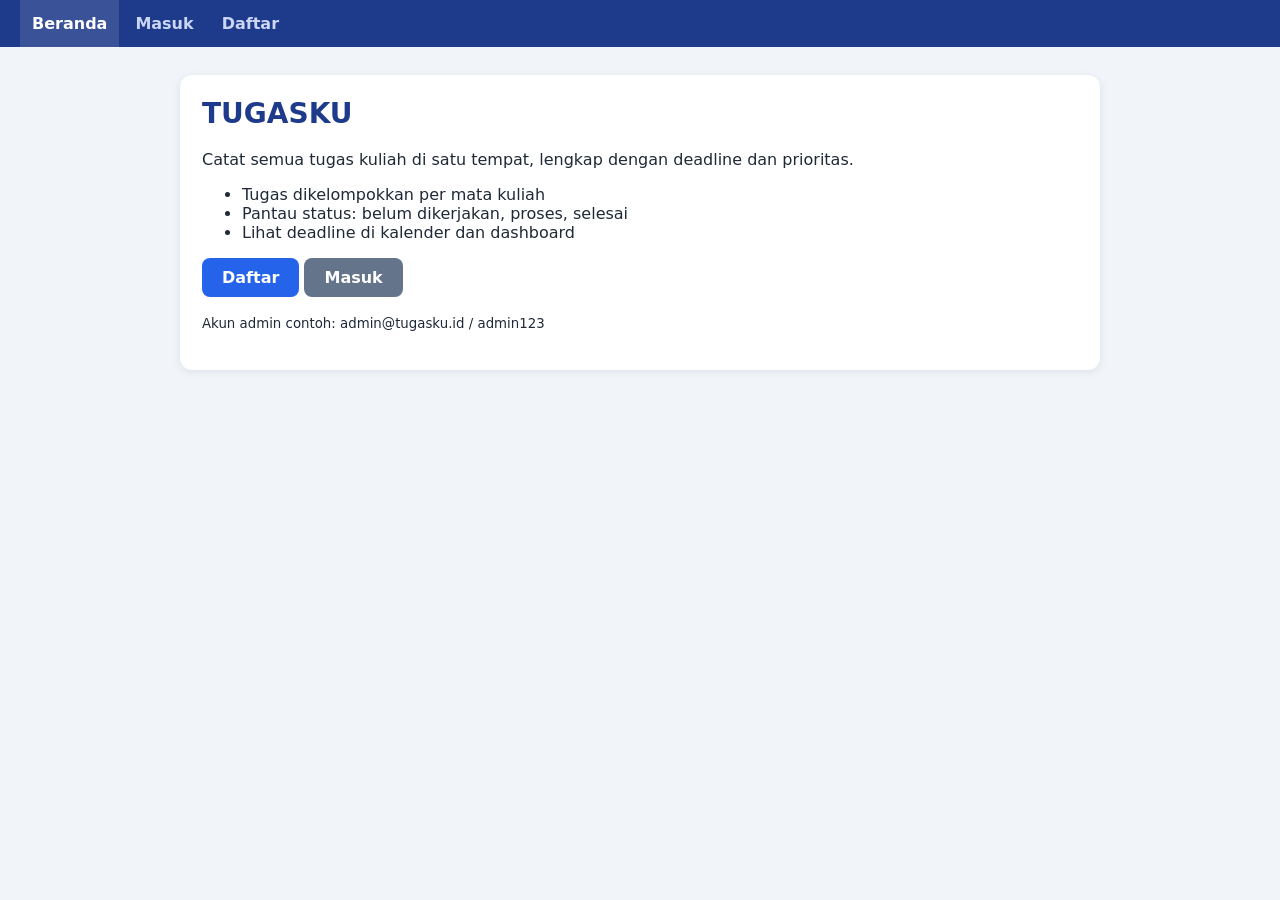
==== Project_TUGASKU/index.html @ 93c88ead "Add files via upload" ====
<!DOCTYPE html>
<html lang="id">
<head>
    <meta charset="UTF-8">
    <meta name="viewport" content="width=device-width, initial-scale=1">
    <title>Beranda - Tugasku</title>
    <link rel="stylesheet" href="style.css">
</head>
<body data-page="index" data-auth="none">
<nav></nav>
<main>
<div class="kartu">
    <h1>TUGASKU</h1>
    <p>Catat semua tugas kuliah di satu tempat, lengkap dengan deadline dan prioritas.</p>
    <ul>
        <li>Tugas dikelompokkan per mata kuliah</li>
        <li>Pantau status: belum dikerjakan, proses, selesai</li>
        <li>Lihat deadline di kalender dan dashboard</li>
    </ul>
    <p>
        <a class="btn" href="register.html">Daftar</a>
        <a class="btn abu" href="login.html">Masuk</a>
    </p>
    <p>
        <small>Akun admin contoh: admin@tugasku.id / admin123</small>
    </p>
</div>
</main>
<script src="app.js"></script>
</body>
</html>
---- Project_TUGASKU/style.css ----
*{box-sizing:border-box}
body{
    font-family:"Segoe UI",system-ui,sans-serif;
    background:#f1f4f9;
    color:#1f2937;
    margin:0
}
nav{
    background:#1e3a8a;
    padding:0 20px;
    display:flex;
    flex-wrap:wrap;
    gap:4px
}
nav a{
    color:#cbd5f5;
    text-decoration:none;
    padding:14px 12px;
    font-weight:600
}
nav a:hover,nav a.aktif{
    color:#fff;
    background:rgba(255,255,255,.12)
}
main{
    max-width:960px;
    margin:0 auto;
    padding:28px 20px
}
h1{
    margin:0 0 20px;
    font-size:28px;
    color:#1e3a8a
}
h2{
    margin:28px 0 12px;
    font-size:19px
}
.kartu,form{
    background:#fff;
    padding:22px;
    border-radius:12px;
    box-shadow:0 2px 8px rgba(0,0,0,.08)
}
form{
    display:grid;
    gap:14px;
    max-width:460px
}
form.dua{
    grid-template-columns:1fr 1fr;
    max-width:none
}
.penuh{
    grid-column:1/-1
}
label{
    display:block;
    margin-bottom:6px;
    font-size:14px;
    font-weight:600
}
input,select,textarea{
    width:100%;
    padding:10px 12px;
    border:1px solid #cbd5e1;
    border-radius:8px;
    font:inherit
}
input:focus,select:focus,textarea:focus{
    outline:none;
    border-color:#2563eb;
    box-shadow:0 0 0 3px rgba(37,99,235,.2)
}
button,.btn{
    background:#2563eb;
    color:#fff;
    border:none;
    padding:10px 20px;
    border-radius:8px;
    font:inherit;
    font-weight:600;
    cursor:pointer;
    text-decoration:none;
    display:inline-block
}
button:hover,.btn:hover{
    background:#1d4ed8
}
.abu{
    background:#64748b
}
td button,.bar+.scroll td button{
    padding:5px 10px;
    font-size:13px
}
td button[data-hapus]{
    background:#fff;
    color:#b42318;
    border:1px solid #fda29b
}
.bar{
    display:flex;
    gap:10px;
    flex-wrap:wrap;
    margin-bottom:12px
}
.bar input,.bar select{
    width:auto;
    flex:1;
    min-width:140px
}
.scroll{
    overflow-x:auto;
    border-radius:12px;
    box-shadow:0 2px 8px rgba(0,0,0,.08)
}
table{
    width:100%;
    border-collapse:collapse;
    background:#fff
}
th,td{
    padding:11px 13px;
    text-align:left;
    border-bottom:1px solid #e5e7eb;
    vertical-align:top
}
thead{
    background:#1e3a8a;
    color:#fff
}
tbody tr:hover{
    background:#f8fafc
}
td select{
    padding:6px 8px
}
.tinggi{
    color:#b42318;
    background:#fee4e2;
    font-weight:700
}
.sedang{
    color:#b54708;
    background:#fef0c7;
    font-weight:700
}
.rendah{
    color:#067647;
    background:#d1fadf;
    font-weight:700
}
.telat{
    background:#fff1f0
}
.selesai{
    text-decoration:line-through;
    opacity:.6
}
.banner {
    background: #fef0c7;
    color: #b54708;
    border: 1px solid #fedf89;
    padding: 12px 16px;
    border-radius: 8px;
    margin-bottom: 16px;
    font-weight: 600;
}
.stats{
    display:grid;
    grid-template-columns:repeat(3,1fr);
    gap:14px
}
.stat{
    background:#fff;
    border-radius:12px;
    padding:18px;
    box-shadow:0 2px 8px rgba(0,0,0,.08)
}
.stat b{
    display:block;
    font-size:32px;
    color:#1e3a8a
}
.kal td{
    width:14.28%;
    height:92px;
    font-size:12px;
    border:1px solid #e5e7eb
}
.kal th{
    text-align:center
}
.tgs{
    display:block;
    border-radius:4px;
    padding:2px 5px;
    margin-top:3px;
    font-weight:600
}
.judulbln{
    display:flex;
    align-items:center;
    gap:14px;
    margin-bottom:12px
}
.judulbln h2{
    margin:0;
    min-width:160px;
    text-align:center
}
@media(max-width:600px){
    form.dua{
        grid-template-columns:1fr
    }
    .stats{
        grid-template-columns:1fr
    }
}
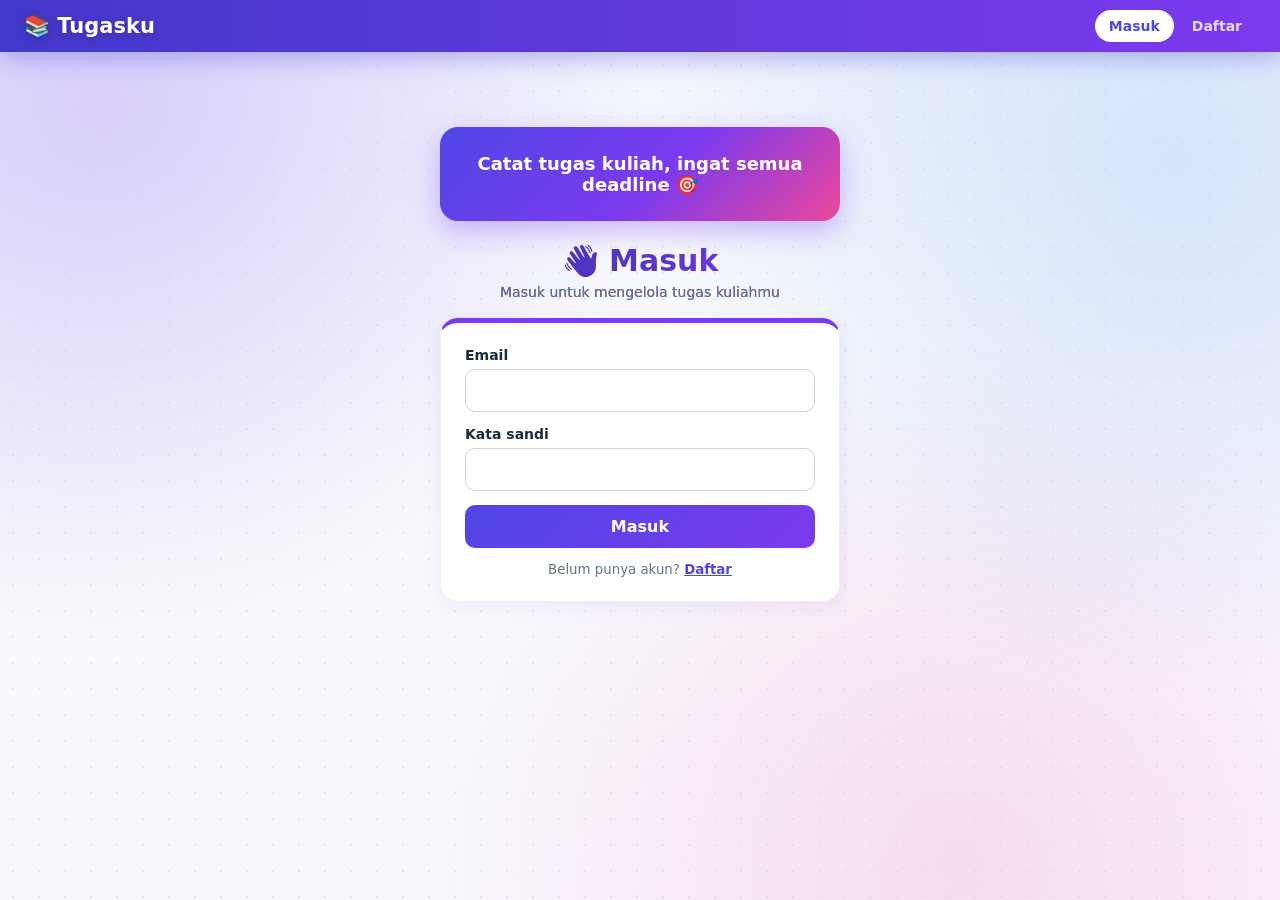
==== commit 9d4f020d: "Add files via upload" ====
--- a/Project_TUGASKU/index.html
+++ b/Project_TUGASKU/index.html
@@ -3,29 +3,12 @@
 <head>
     <meta charset="UTF-8">
     <meta name="viewport" content="width=device-width, initial-scale=1">
-    <title>Beranda - Tugasku</title>
+    <title>Tugasku</title>
     <link rel="stylesheet" href="style.css">
 </head>
 <body data-page="index" data-auth="none">
 <nav></nav>
-<main>
-<div class="kartu">
-    <h1>TUGASKU</h1>
-    <p>Catat semua tugas kuliah di satu tempat, lengkap dengan deadline dan prioritas.</p>
-    <ul>
-        <li>Tugas dikelompokkan per mata kuliah</li>
-        <li>Pantau status: belum dikerjakan, proses, selesai</li>
-        <li>Lihat deadline di kalender dan dashboard</li>
-    </ul>
-    <p>
-        <a class="btn" href="register.html">Daftar</a>
-        <a class="btn abu" href="login.html">Masuk</a>
-    </p>
-    <p>
-        <small>Akun admin contoh: admin@tugasku.id / admin123</small>
-    </p>
-</div>
-</main>
+<main><p>Mengarahkan ke halaman masuk... <a href="login.html">Klik di sini</a> jika tidak berpindah.</p></main>
 <script src="app.js"></script>
 </body>
 </html>
--- a/Project_TUGASKU/style.css
+++ b/Project_TUGASKU/style.css
@@ -1,220 +1,129 @@
+:root{--p:#4f46e5;--p2:#7c3aed;--tx:#1e293b;--mt:#64748b;--ln:#e2e8f0}
 *{box-sizing:border-box}
-body{
-    font-family:"Segoe UI",system-ui,sans-serif;
-    background:#f1f4f9;
-    color:#1f2937;
-    margin:0
-}
-nav{
-    background:#1e3a8a;
-    padding:0 20px;
-    display:flex;
-    flex-wrap:wrap;
-    gap:4px
-}
-nav a{
-    color:#cbd5f5;
-    text-decoration:none;
-    padding:14px 12px;
-    font-weight:600
-}
-nav a:hover,nav a.aktif{
-    color:#fff;
-    background:rgba(255,255,255,.12)
-}
-main{
-    max-width:960px;
-    margin:0 auto;
-    padding:28px 20px
-}
-h1{
-    margin:0 0 20px;
-    font-size:28px;
-    color:#1e3a8a
-}
-h2{
-    margin:28px 0 12px;
-    font-size:19px
-}
-.kartu,form{
-    background:#fff;
-    padding:22px;
-    border-radius:12px;
-    box-shadow:0 2px 8px rgba(0,0,0,.08)
-}
-form{
-    display:grid;
-    gap:14px;
-    max-width:460px
-}
-form.dua{
-    grid-template-columns:1fr 1fr;
-    max-width:none
-}
-.penuh{
-    grid-column:1/-1
-}
-label{
-    display:block;
-    margin-bottom:6px;
-    font-size:14px;
-    font-weight:600
-}
-input,select,textarea{
-    width:100%;
-    padding:10px 12px;
-    border:1px solid #cbd5e1;
-    border-radius:8px;
-    font:inherit
-}
-input:focus,select:focus,textarea:focus{
-    outline:none;
-    border-color:#2563eb;
-    box-shadow:0 0 0 3px rgba(37,99,235,.2)
-}
-button,.btn{
-    background:#2563eb;
-    color:#fff;
-    border:none;
-    padding:10px 20px;
-    border-radius:8px;
-    font:inherit;
-    font-weight:600;
-    cursor:pointer;
-    text-decoration:none;
-    display:inline-block
-}
-button:hover,.btn:hover{
-    background:#1d4ed8
-}
-.abu{
-    background:#64748b
-}
-td button,.bar+.scroll td button{
-    padding:5px 10px;
-    font-size:13px
-}
-td button[data-hapus]{
-    background:#fff;
-    color:#b42318;
-    border:1px solid #fda29b
-}
-.bar{
-    display:flex;
-    gap:10px;
-    flex-wrap:wrap;
-    margin-bottom:12px
-}
-.bar input,.bar select{
-    width:auto;
-    flex:1;
-    min-width:140px
-}
-.scroll{
-    overflow-x:auto;
-    border-radius:12px;
-    box-shadow:0 2px 8px rgba(0,0,0,.08)
-}
-table{
-    width:100%;
-    border-collapse:collapse;
-    background:#fff
-}
-th,td{
-    padding:11px 13px;
-    text-align:left;
-    border-bottom:1px solid #e5e7eb;
-    vertical-align:top
-}
-thead{
-    background:#1e3a8a;
-    color:#fff
-}
-tbody tr:hover{
-    background:#f8fafc
-}
-td select{
-    padding:6px 8px
-}
-.tinggi{
-    color:#b42318;
-    background:#fee4e2;
-    font-weight:700
-}
-.sedang{
-    color:#b54708;
-    background:#fef0c7;
-    font-weight:700
-}
-.rendah{
-    color:#067647;
-    background:#d1fadf;
-    font-weight:700
-}
-.telat{
-    background:#fff1f0
-}
-.selesai{
-    text-decoration:line-through;
-    opacity:.6
-}
-.banner {
-    background: #fef0c7;
-    color: #b54708;
-    border: 1px solid #fedf89;
-    padding: 12px 16px;
-    border-radius: 8px;
-    margin-bottom: 16px;
-    font-weight: 600;
-}
-.stats{
-    display:grid;
-    grid-template-columns:repeat(3,1fr);
-    gap:14px
-}
-.stat{
-    background:#fff;
-    border-radius:12px;
-    padding:18px;
-    box-shadow:0 2px 8px rgba(0,0,0,.08)
-}
-.stat b{
-    display:block;
-    font-size:32px;
-    color:#1e3a8a
-}
-.kal td{
-    width:14.28%;
-    height:92px;
-    font-size:12px;
-    border:1px solid #e5e7eb
-}
-.kal th{
-    text-align:center
-}
-.tgs{
-    display:block;
-    border-radius:4px;
-    padding:2px 5px;
-    margin-top:3px;
-    font-weight:600
-}
-.judulbln{
-    display:flex;
-    align-items:center;
-    gap:14px;
-    margin-bottom:12px
-}
-.judulbln h2{
-    margin:0;
-    min-width:160px;
-    text-align:center
-}
-@media(max-width:600px){
-    form.dua{
-        grid-template-columns:1fr
-    }
-    .stats{
-        grid-template-columns:1fr
-    }
-}
+body{font-family:"Segoe UI",system-ui,sans-serif;background:linear-gradient(160deg,#eef2ff,#f8fafc 45%,#faf5ff) fixed;color:var(--tx);margin:0;min-height:100vh}
+nav{position:sticky;top:0;z-index:5;display:flex;flex-wrap:wrap;align-items:center;gap:4px;padding:10px 24px;background:rgba(255,255,255,.88);backdrop-filter:blur(10px);border-bottom:1px solid var(--ln)}
+nav .gap{flex:1}
+nav a{color:var(--mt);text-decoration:none;padding:8px 14px;border-radius:999px;font-weight:600;font-size:14px;transition:.2s}
+nav a:hover{background:#eef2ff;color:var(--p)}
+nav a.aktif{background:var(--p);color:#fff}
+nav a#keluar{color:#e11d48}
+nav a.brand,nav a.brand:hover{font-size:21px;font-weight:800;padding:4px 14px 4px 0;background:linear-gradient(90deg,var(--p),var(--p2));-webkit-background-clip:text;background-clip:text;color:transparent}
+main{max-width:980px;margin:0 auto;padding:30px 20px}
+h1{margin:0 0 22px;font-size:30px;font-weight:800;color:var(--tx)}
+h2{margin:30px 0 12px;font-size:19px}
+.kartu,form{background:#fff;padding:24px;border-radius:18px;box-shadow:0 4px 20px rgba(79,70,229,.08);border:1px solid #eef0f6}
+form{display:grid;gap:14px;max-width:460px}
+form.dua{grid-template-columns:1fr 1fr;max-width:none}
+.penuh{grid-column:1/-1}
+label{display:block;margin-bottom:6px;font-size:14px;font-weight:600}
+label small{font-weight:400;color:var(--mt)}
+input,select,textarea{width:100%;padding:11px 13px;border:1px solid #cbd5e1;border-radius:10px;font:inherit;background:#fff}
+input:focus,select:focus,textarea:focus{outline:none;border-color:var(--p);box-shadow:0 0 0 4px rgba(79,70,229,.15)}
+button,.btn{background:linear-gradient(135deg,var(--p),var(--p2));color:#fff;border:none;padding:10px 20px;border-radius:10px;font:inherit;font-weight:600;cursor:pointer;text-decoration:none;display:inline-block;transition:.2s}
+button:hover,.btn:hover{transform:translateY(-1px);box-shadow:0 6px 16px rgba(79,70,229,.3)}
+.abu{background:#64748b}
+form a{color:var(--p);font-weight:600}
+body[data-auth="none"] main{max-width:440px;margin-top:5vh}
+body[data-auth="none"] h1{text-align:center;margin-bottom:6px}
+body[data-page=login] h1::after,body[data-page=register] h1::after{display:block;font-size:14px;font-weight:400;color:var(--mt);margin:6px 0 18px}
+body[data-page=login] h1::after{content:"Masuk untuk mengelola tugas kuliahmu"}
+body[data-page=register] h1::after{content:"Buat akun baru, gratis dan cepat"}
+body[data-auth="none"] form{max-width:none}
+body[data-auth="none"] form button{width:100%;padding:12px}
+body[data-auth="none"] form small{text-align:center;color:var(--mt)}
+td button{padding:6px 11px;font-size:13px;margin:0 2px 3px 0}
+td button[data-hapus]{background:#fff;color:#e11d48;border:1px solid #fecdd3}
+td button.abu{background:#fff;color:var(--mt);border:1px solid var(--ln)}
+.bar{display:flex;gap:10px;flex-wrap:wrap;margin-bottom:12px}
+.bar input,.bar select{width:auto;flex:1;min-width:140px}
+.scroll{overflow-x:auto;border-radius:18px;box-shadow:0 4px 20px rgba(79,70,229,.08);border:1px solid #eef0f6}
+table{width:100%;border-collapse:collapse;background:#fff}
+th,td{padding:13px 14px;text-align:left;border-bottom:1px solid #f1f5f9;vertical-align:top}
+thead{background:#f8fafc;color:var(--mt);font-size:12px;text-transform:uppercase;letter-spacing:.05em}
+tbody tr:hover{background:#fafaff}
+.ket{display:block;color:var(--mt);margin-top:2px}
+.chip,.badge{display:inline-block;padding:3px 11px;border-radius:999px;font-size:12px;font-weight:700;white-space:nowrap}
+.badge.belum{background:#e2e8f0;color:#475569}
+.badge.proses{background:#dbeafe;color:#1d4ed8}
+.badge.selesai{background:#dcfce7;color:#15803d}
+.badge::before{content:"";display:inline-block;width:7px;height:7px;border-radius:50%;background:currentColor;margin-right:6px}
+.tinggi{color:#b42318;background:#fee4e2;font-weight:700}
+.sedang{color:#b54708;background:#fef0c7;font-weight:700}
+.rendah{color:#067647;background:#d1fadf;font-weight:700}
+.telat{background:#fff5f5}
+.done .jdl{text-decoration:line-through;opacity:.55}
+.banner{background:#fffbeb;color:#b45309;border:1px solid #fde68a;padding:13px 18px;border-radius:12px;margin-bottom:18px;font-weight:600}
+.stats{display:grid;grid-template-columns:repeat(3,1fr);gap:16px}
+.stat{background:#fff;border-radius:18px;padding:20px;box-shadow:0 4px 20px rgba(79,70,229,.08);border-top:5px solid #94a3b8;color:var(--mt);font-weight:600}
+.stat.s1{border-color:#3b82f6}
+.stat.s2{border-color:#22c55e}
+.stat b{display:block;font-size:36px;color:var(--tx)}
+.kartu.pb{margin-top:16px;padding:18px 24px}
+.prog{height:10px;background:#e2e8f0;border-radius:99px;overflow:hidden;margin-bottom:8px}
+.prog i{display:block;height:100%;width:0;background:linear-gradient(90deg,var(--p),#22c55e);transition:width .6s}
+.kal{table-layout:fixed}
+.kal td{height:96px;font-size:12px;border:1px solid #f1f5f9;padding:6px;overflow:hidden}
+.kal th{text-align:center}
+.kal td.hari{cursor:pointer;transition:.15s}
+.kal td.hari:hover{background:#eef2ff}
+.kal td.lewat{background:#f8fafc;color:#94a3b8}
+.kal td.dipilih{outline:2px solid var(--p);outline-offset:-2px;background:#eef2ff}
+.kal td.hariini b{display:inline-grid;place-items:center;width:24px;height:24px;border-radius:50%;background:var(--p);color:#fff}
+.tgs{display:block;border-radius:6px;padding:2px 6px;margin-top:3px;font-weight:600;white-space:nowrap;overflow:hidden;text-overflow:ellipsis}
+.tgs.selesai{text-decoration:line-through;opacity:.6}
+.dot{display:inline-block;width:7px;height:7px;border-radius:50%;margin-right:4px;background:#94a3b8}
+.dot.s1{background:#3b82f6}
+.dot.s2{background:#22c55e}
+.legenda{margin:14px 0}
+.judulbln{display:flex;align-items:center;gap:14px;margin-bottom:12px}
+.judulbln h2{margin:0;min-width:170px;text-align:center}
+.judulbln button{padding:8px 16px}
+#detail{margin-top:18px}
+#detail h2{margin-top:0}
+#detail li{padding:8px 0;border-bottom:1px solid #f1f5f9;list-style:none}
+#detail ul{padding:0;margin:0 0 14px}
+@media(max-width:600px){form.dua,.stats{grid-template-columns:1fr}nav{padding:8px 12px}}
+
+/* ===== Revisi 2: lebih berwarna & hidup ===== */
+body::before{content:"";position:fixed;inset:0;z-index:-1;pointer-events:none;background:radial-gradient(circle at 8% 12%,rgba(124,58,237,.20),transparent 38%),radial-gradient(circle at 92% 18%,rgba(59,130,246,.18),transparent 38%),radial-gradient(circle at 75% 96%,rgba(236,72,153,.15),transparent 40%)}
+body::after{content:"";position:fixed;inset:0;z-index:-1;pointer-events:none;background-image:radial-gradient(#c7d2fe 1.2px,transparent 1.2px);background-size:26px 26px;opacity:.55}
+@keyframes naik{from{opacity:0;transform:translateY(14px)}to{opacity:1;transform:none}}
+main{animation:naik .5s ease both}
+nav{background:linear-gradient(90deg,#4338ca,#7c3aed);border-bottom:none;box-shadow:0 6px 24px rgba(67,56,202,.35)}
+nav a{color:rgba(255,255,255,.82)}
+nav a:hover{background:rgba(255,255,255,.18);color:#fff}
+nav a.aktif{background:#fff;color:var(--p)}
+nav a#keluar{color:#fecdd3}
+nav a.brand,nav a.brand:hover{background:none;color:#fff;-webkit-text-fill-color:#fff;text-shadow:0 2px 8px rgba(0,0,0,.2)}
+nav a.brand::before{content:"📚 "}
+h1{background:linear-gradient(90deg,#3730a3,#7c3aed);-webkit-background-clip:text;background-clip:text;color:transparent}
+body[data-page=dashboard] h1::before{content:"🏠 "}
+body[data-page=matkul] h1::before{content:"📚 "}
+body[data-page=tugas] h1::before{content:"✅ "}
+body[data-page=kalender] h1::before{content:"🗓️ "}
+body[data-page=profil] h1::before{content:"👤 "}
+body[data-page=pengguna] h1::before{content:"🛡️ "}
+body[data-page=login] h1::before{content:"👋 "}
+body[data-page=register] h1::before{content:"✨ "}
+h1::before{-webkit-text-fill-color:initial}
+main>h2{border-left:5px solid var(--p2);padding-left:12px}
+.kartu,form,.stat{transition:transform .2s,box-shadow .2s}
+.kartu:hover,.stat:hover{transform:translateY(-3px);box-shadow:0 10px 28px rgba(79,70,229,.18)}
+form{border-top:5px solid var(--p2)}
+body[data-auth="none"] main::before{content:"Catat tugas kuliah, ingat semua deadline 🎯";display:block;text-align:center;padding:26px 20px;margin-bottom:22px;border-radius:18px;color:#fff;font-weight:700;font-size:18px;background:linear-gradient(135deg,#4f46e5,#7c3aed 55%,#ec4899);box-shadow:0 10px 28px rgba(124,58,237,.35)}
+.stat{border-top:none;color:rgba(255,255,255,.9);position:relative;overflow:hidden;background:linear-gradient(135deg,#64748b,#94a3b8)}
+.stat.s1{background:linear-gradient(135deg,#2563eb,#6366f1)}
+.stat.s2{background:linear-gradient(135deg,#059669,#22c55e)}
+.stat b{color:#fff}
+.stat::after{position:absolute;right:14px;bottom:2px;font-size:54px;opacity:.28}
+.stat.s0::after{content:"📝"}
+.stat.s1::after{content:"⏳"}
+.stat.s2::after{content:"🎉"}
+thead{background:linear-gradient(90deg,#eef2ff,#f5f3ff);color:#4338ca}
+tbody tr:nth-child(even){background:#fcfcff}
+.kal th{background:linear-gradient(90deg,#4f46e5,#7c3aed);color:#fff;font-size:13px;text-transform:none;letter-spacing:0}
+.kal td:nth-child(7)>b{color:#e11d48}
+.kal td.hariini{background:#eef2ff}
+.kal td.hariini b{box-shadow:0 0 0 4px rgba(79,70,229,.2)}
+.banner{background:linear-gradient(90deg,#fffbeb,#fef3c7);border-left:5px solid #f59e0b}
+.badge.proses{background:linear-gradient(90deg,#dbeafe,#e0e7ff)}
